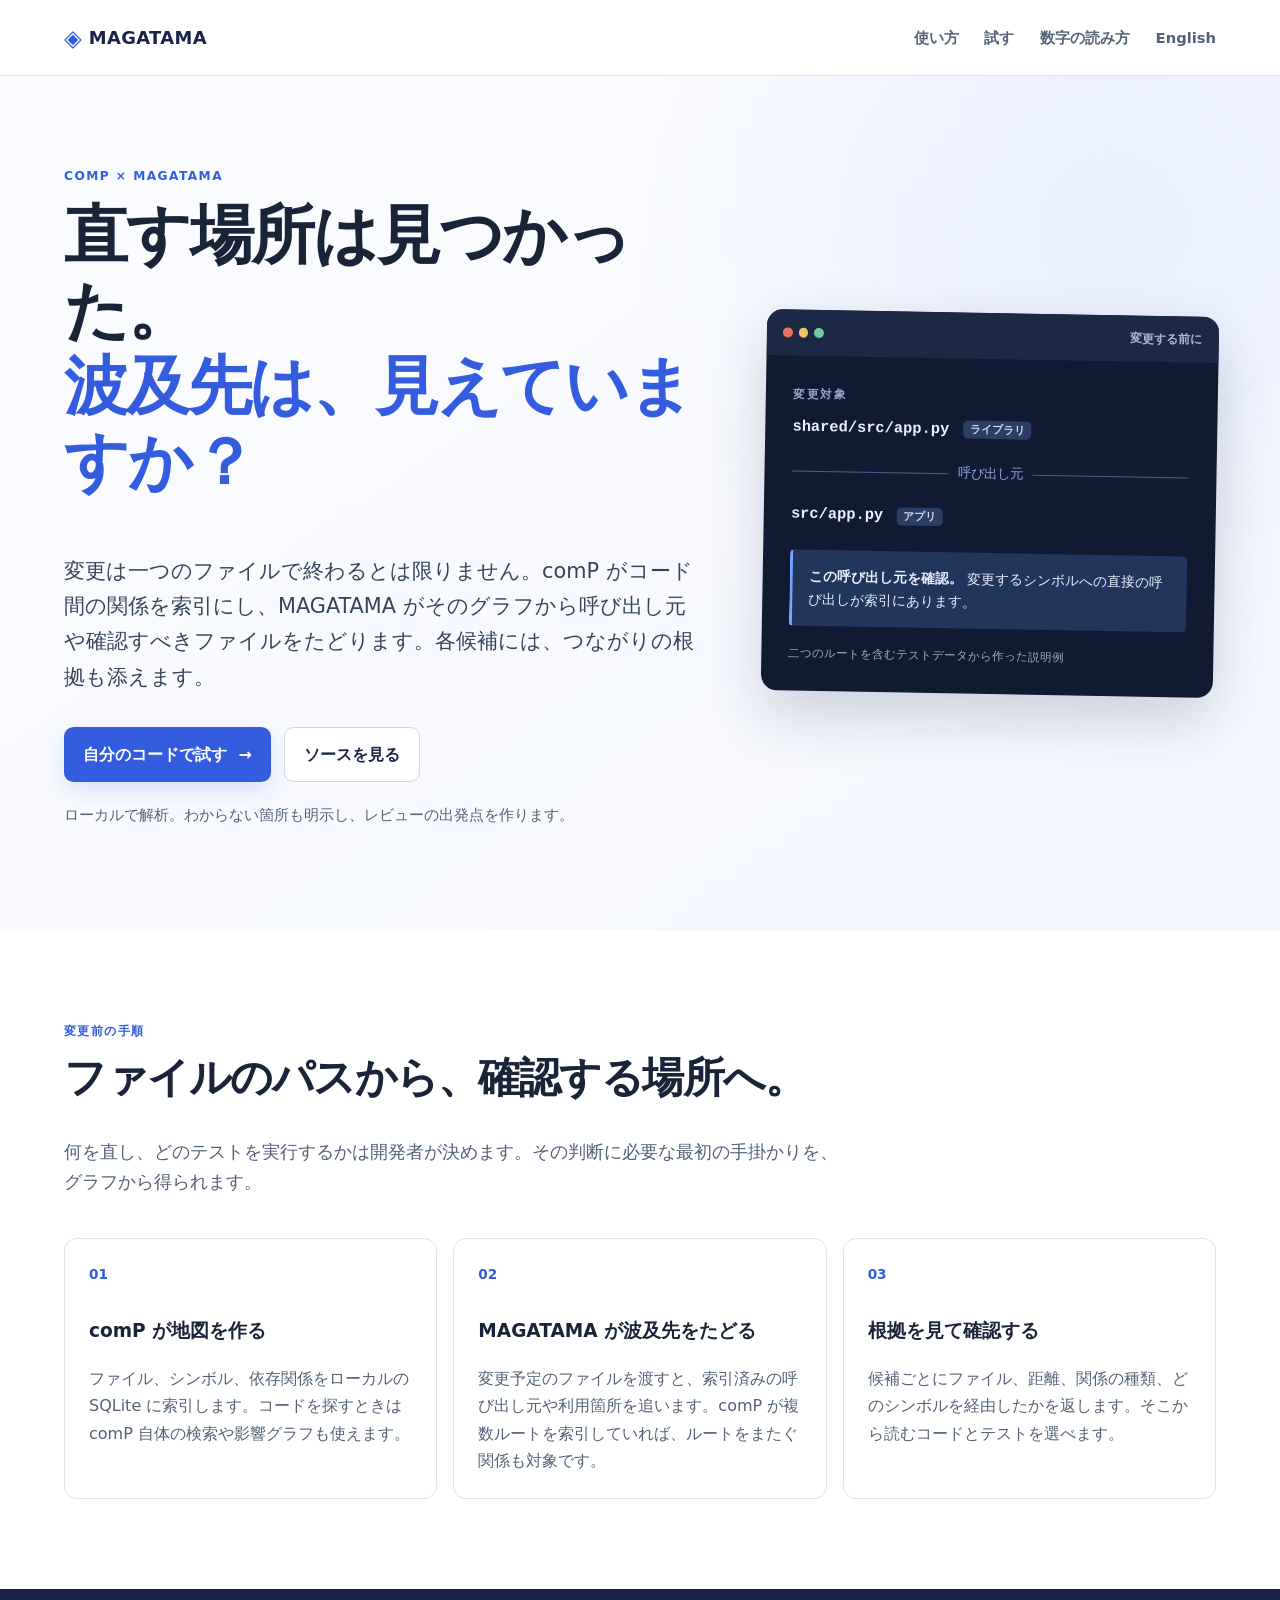
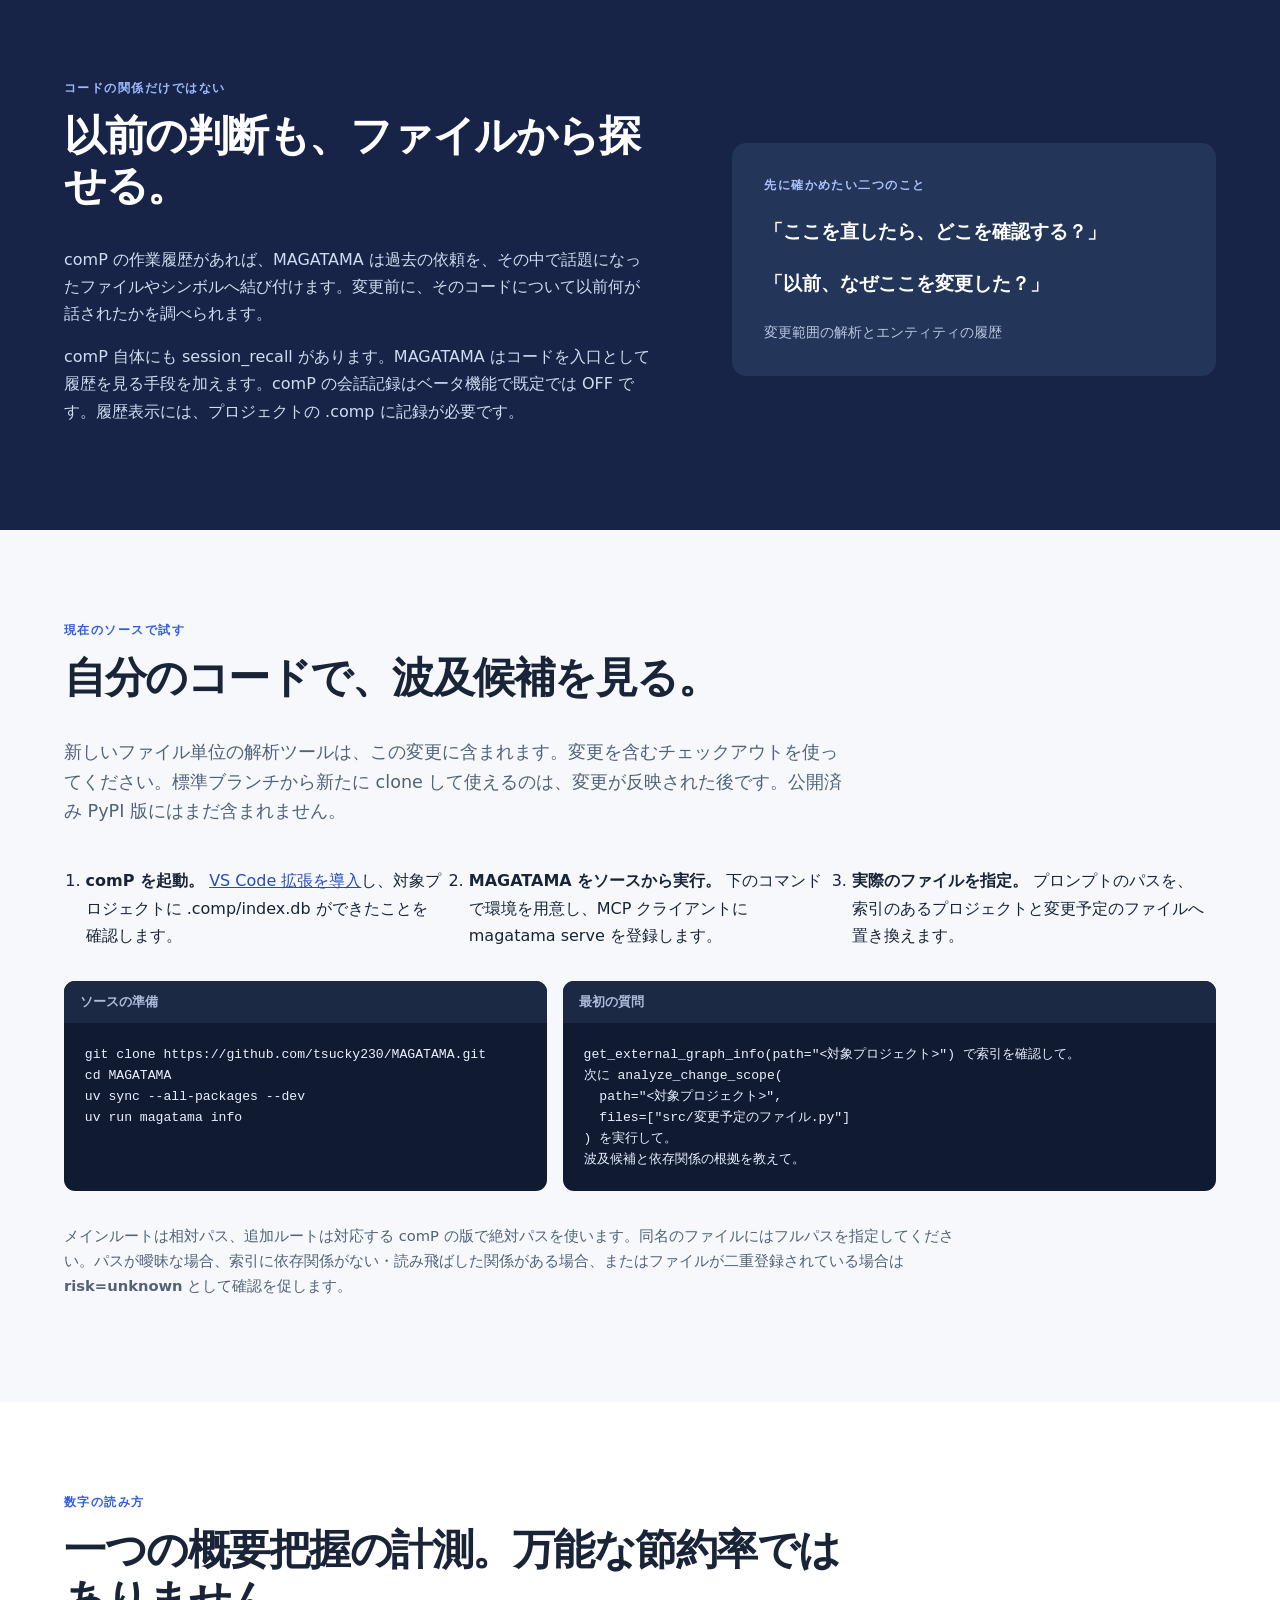
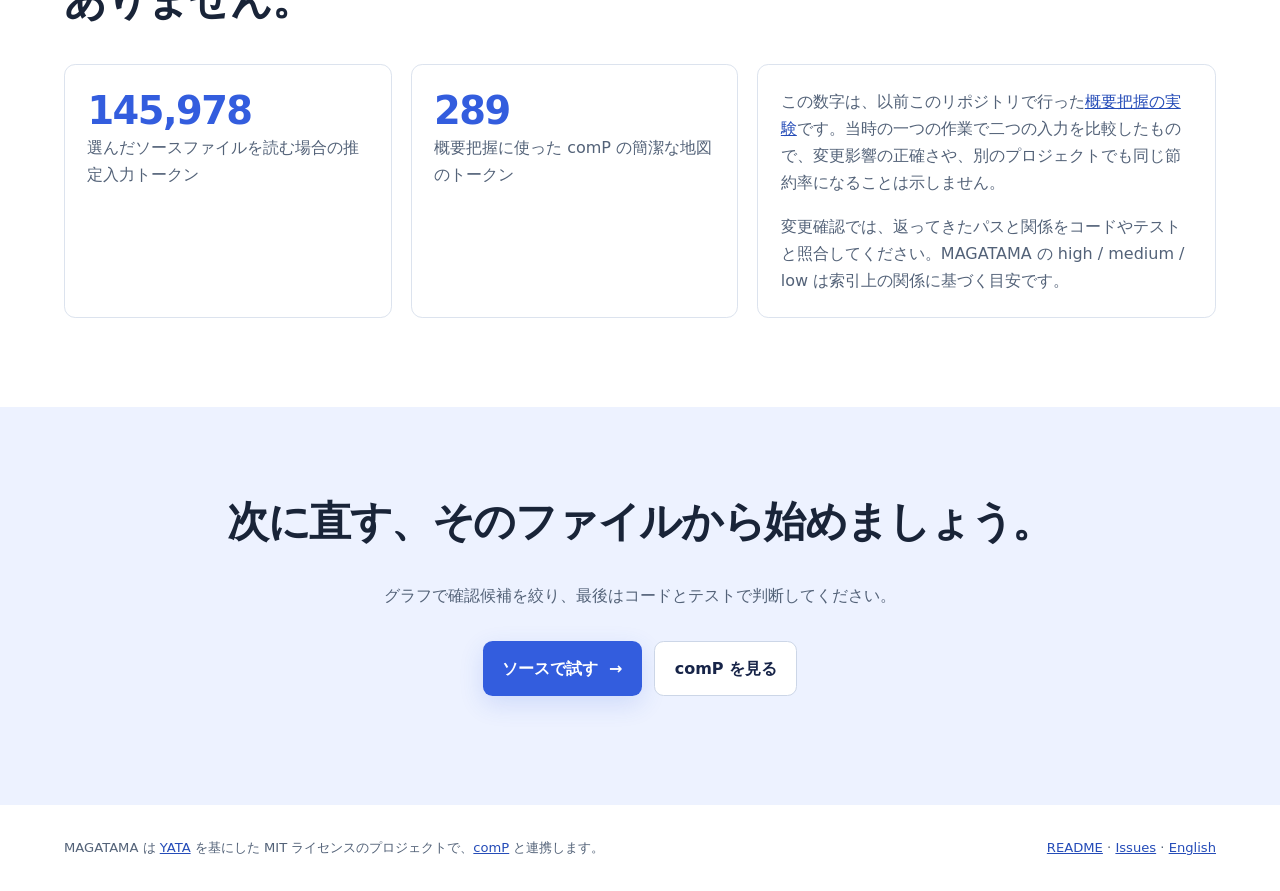
==== docs/index_ja.html @ 5269b9b8 "feat: add comP change scope analysis and value-focused docs" ====
<!doctype html>
<html lang="ja">
<head>
  <meta charset="utf-8">
  <meta name="viewport" content="width=device-width, initial-scale=1">
  <meta name="description" content="comP のコードグラフを MAGATAMA で変更前の確認に使う。波及候補とその根拠を、ファイルからたどれます。">
  <title>MAGATAMA — その変更、どこまで届く？</title>
  <link rel="stylesheet" href="site.css">
</head>
<body>
  <a class="skip" href="#main">本文へ移動</a>
  <header class="site-header">
    <a class="brand" href="index_ja.html" aria-label="MAGATAMA ホーム"><span class="brand-mark">◈</span> MAGATAMA</a>
    <nav aria-label="ページ内ナビゲーション">
      <a href="#how">使い方</a>
      <a href="#try">試す</a>
      <a href="#evidence">数字の読み方</a>
      <a href="index.html" lang="en">English</a>
    </nav>
  </header>

  <main id="main">
    <section class="hero">
      <div class="hero-copy">
        <p class="eyebrow">comP × MAGATAMA</p>
        <h1>直す場所は見つかった。<br><span>波及先は、見えていますか？</span></h1>
        <p class="lead">変更は一つのファイルで終わるとは限りません。comP がコード間の関係を索引にし、MAGATAMA がそのグラフから呼び出し元や確認すべきファイルをたどります。各候補には、つながりの根拠も添えます。</p>
        <div class="actions">
          <a class="button primary" href="#try">自分のコードで試す <span aria-hidden="true">→</span></a>
          <a class="button secondary" href="https://github.com/tsucky230/MAGATAMA">ソースを見る</a>
        </div>
        <p class="quiet">ローカルで解析。わからない箇所も明示し、レビューの出発点を作ります。</p>
      </div>
      <div class="hero-visual" aria-label="変更範囲の結果例">
        <div class="terminal-bar"><span></span><span></span><span></span><strong>変更する前に</strong></div>
        <div class="terminal-content">
          <p class="terminal-label">変更対象</p>
          <p class="path">shared/src/app.py <span class="tag">ライブラリ</span></p>
          <div class="connector"><span></span> 呼び出し元 <span></span></div>
          <p class="path">src/app.py <span class="tag">アプリ</span></p>
          <div class="result-note"><strong>この呼び出し元を確認。</strong> 変更するシンボルへの直接の呼び出しが索引にあります。</div>
        </div>
        <p class="visual-caption">二つのルートを含むテストデータから作った説明例</p>
      </div>
    </section>

    <section class="section" id="how">
      <div class="section-heading">
        <p class="eyebrow">変更前の手順</p>
        <h2>ファイルのパスから、確認する場所へ。</h2>
        <p>何を直し、どのテストを実行するかは開発者が決めます。その判断に必要な最初の手掛かりを、グラフから得られます。</p>
      </div>
      <div class="steps">
        <article class="step"><span class="step-number">01</span><h3>comP が地図を作る</h3><p>ファイル、シンボル、依存関係をローカルの SQLite に索引します。コードを探すときは comP 自体の検索や影響グラフも使えます。</p></article>
        <article class="step"><span class="step-number">02</span><h3>MAGATAMA が波及先をたどる</h3><p>変更予定のファイルを渡すと、索引済みの呼び出し元や利用箇所を追います。comP が複数ルートを索引していれば、ルートをまたぐ関係も対象です。</p></article>
        <article class="step"><span class="step-number">03</span><h3>根拠を見て確認する</h3><p>候補ごとにファイル、距離、関係の種類、どのシンボルを経由したかを返します。そこから読むコードとテストを選べます。</p></article>
      </div>
    </section>

    <section class="section story">
      <div>
        <p class="eyebrow">コードの関係だけではない</p>
        <h2>以前の判断も、ファイルから探せる。</h2>
        <p>comP の作業履歴があれば、MAGATAMA は過去の依頼を、その中で話題になったファイルやシンボルへ結び付けます。変更前に、そのコードについて以前何が話されたかを調べられます。</p>
        <p>comP 自体にも session_recall があります。MAGATAMA はコードを入口として履歴を見る手段を加えます。comP の会話記録はベータ機能で既定では OFF です。履歴表示には、プロジェクトの .comp に記録が必要です。</p>
      </div>
      <div class="story-card">
        <p class="small-label">先に確かめたい二つのこと</p>
        <blockquote>「ここを直したら、どこを確認する？」</blockquote>
        <blockquote>「以前、なぜここを変更した？」</blockquote>
        <p class="story-foot">変更範囲の解析とエンティティの履歴</p>
      </div>
    </section>

    <section class="section try" id="try">
      <div class="section-heading">
        <p class="eyebrow">現在のソースで試す</p>
        <h2>自分のコードで、波及候補を見る。</h2>
        <p>新しいファイル単位の解析ツールは、この変更に含まれます。変更を含むチェックアウトを使ってください。標準ブランチから新たに clone して使えるのは、変更が反映された後です。公開済み PyPI 版にはまだ含まれません。</p>
      </div>
      <ol class="try-list">
        <li><strong>comP を起動。</strong> <a href="https://github.com/tsucky230/comP#installation--setup-3-steps">VS Code 拡張を導入</a>し、対象プロジェクトに .comp/index.db ができたことを確認します。</li>
        <li><strong>MAGATAMA をソースから実行。</strong> 下のコマンドで環境を用意し、MCP クライアントに magatama serve を登録します。</li>
        <li><strong>実際のファイルを指定。</strong> プロンプトのパスを、索引のあるプロジェクトと変更予定のファイルへ置き換えます。</li>
      </ol>
      <div class="code-grid">
        <div class="code-panel"><p>ソースの準備</p><pre><code>git clone https://github.com/tsucky230/MAGATAMA.git
cd MAGATAMA
uv sync --all-packages --dev
uv run magatama info</code></pre></div>
        <div class="code-panel"><p>最初の質問</p><pre><code>get_external_graph_info(path="&lt;対象プロジェクト&gt;") で索引を確認して。
次に analyze_change_scope(
  path="&lt;対象プロジェクト&gt;",
  files=["src/変更予定のファイル.py"]
) を実行して。
波及候補と依存関係の根拠を教えて。</code></pre></div>
      </div>
      <p class="note">メインルートは相対パス、追加ルートは対応する comP の版で絶対パスを使います。同名のファイルにはフルパスを指定してください。パスが曖昧な場合、索引に依存関係がない・読み飛ばした関係がある場合、またはファイルが二重登録されている場合は <strong>risk=unknown</strong> として確認を促します。</p>
    </section>

    <section class="section evidence" id="evidence">
      <div class="section-heading">
        <p class="eyebrow">数字の読み方</p>
        <h2>一つの概要把握の計測。万能な節約率ではありません。</h2>
      </div>
      <div class="evidence-grid">
        <div class="metric"><strong>145,978</strong><span>選んだソースファイルを読む場合の推定入力トークン</span></div>
        <div class="metric"><strong>289</strong><span>概要把握に使った comP の簡潔な地図のトークン</span></div>
        <div class="evidence-copy"><p>この数字は、以前このリポジトリで行った<a href="https://github.com/tsucky230/MAGATAMA/blob/main/OVERVIEW_jp.md">概要把握の実験</a>です。当時の一つの作業で二つの入力を比較したもので、変更影響の正確さや、別のプロジェクトでも同じ節約率になることは示しません。</p><p>変更確認では、返ってきたパスと関係をコードやテストと照合してください。MAGATAMA の high / medium / low は索引上の関係に基づく目安です。</p></div>
      </div>
    </section>

    <section class="section final-cta">
      <h2>次に直す、そのファイルから始めましょう。</h2>
      <p>グラフで確認候補を絞り、最後はコードとテストで判断してください。</p>
      <div class="actions"><a class="button primary" href="#try">ソースで試す <span aria-hidden="true">→</span></a><a class="button secondary" href="https://github.com/tsucky230/comP">comP を見る</a></div>
    </section>
  </main>

  <footer>
    <p>MAGATAMA は <a href="https://github.com/nahisaho/YATA">YATA</a> を基にした MIT ライセンスのプロジェクトで、<a href="https://github.com/tsucky230/comP">comP</a> と連携します。</p>
    <p><a href="https://github.com/tsucky230/MAGATAMA/blob/main/README_jp.md">README</a> · <a href="https://github.com/tsucky230/MAGATAMA/issues">Issues</a> · <a href="index.html" lang="en">English</a></p>
  </footer>
</body>
</html>
---- docs/site.css ----
:root {
  color-scheme: light;
  --ink: #192438;
  --muted: #536278;
  --line: #dce3ee;
  --paper: #f6f8fc;
  --blue: #335dde;
  --navy: #172448;
  --accent: #eb735d;
  font-family: "Inter", "Noto Sans JP", "Yu Gothic", system-ui, sans-serif;
}

* { box-sizing: border-box; }
html { scroll-behavior: smooth; }
body { margin: 0; background: #fff; color: var(--ink); line-height: 1.7; }
a { color: #254cb8; }
a:focus-visible, button:focus-visible { outline: 3px solid var(--accent); outline-offset: 3px; }
.skip { position: absolute; left: -9999px; top: 0; z-index: 10; padding: .7rem 1rem; background: #fff; }
.skip:focus { left: 1rem; }
.site-header, main > section, footer { padding-left: max(5vw, calc((100vw - 1180px) / 2)); padding-right: max(5vw, calc((100vw - 1180px) / 2)); }
.site-header { min-height: 76px; display: flex; justify-content: space-between; align-items: center; gap: 1rem; border-bottom: 1px solid var(--line); }
.brand { color: var(--navy); font-weight: 800; letter-spacing: .02em; text-decoration: none; font-size: 1.12rem; white-space: nowrap; }
.brand-mark { color: var(--blue); font-size: 1.45rem; vertical-align: -.08em; }
nav { display: flex; flex-wrap: wrap; gap: clamp(.8rem, 2vw, 2rem); }
nav a { color: var(--muted); font-size: .92rem; font-weight: 650; text-decoration: none; }
nav a:hover { color: var(--blue); }
h1, h2, h3, p { margin-top: 0; }
h1, h2 { letter-spacing: -.035em; line-height: 1.18; }
h1 { font-size: clamp(2.6rem, 5vw, 4.8rem); max-width: 800px; }
h1 span { color: var(--blue); }
h2 { font-size: clamp(2rem, 3.3vw, 3.3rem); }
h3 { font-size: 1.16rem; }
.eyebrow, .small-label { color: var(--blue); font-weight: 800; text-transform: uppercase; letter-spacing: .12em; font-size: .76rem; }
.hero { display: grid; grid-template-columns: 1.17fr .83fr; gap: clamp(2rem, 5vw, 5rem); align-items: center; padding-top: clamp(4rem, 7vw, 7rem); padding-bottom: clamp(4rem, 7vw, 7rem); background: radial-gradient(circle at 87% 18%, #e8efff, transparent 36%), linear-gradient(145deg, #fbfcff, #f4f7fe); }
.lead { color: #35445b; font-size: clamp(1.08rem, 1.65vw, 1.3rem); max-width: 640px; }
.actions { display: flex; gap: .8rem; flex-wrap: wrap; margin: 2rem 0 1.25rem; }
.button { display: inline-flex; align-items: center; gap: .7rem; padding: .8rem 1.2rem; border-radius: .6rem; font-weight: 750; text-decoration: none; }
.button.primary { background: var(--blue); color: white; box-shadow: 0 8px 24px #335dde29; }
.button.primary:hover { background: #2548b8; }
.button.secondary { background: white; color: var(--navy); border: 1px solid #ccd6e7; }
.quiet, .visual-caption, .note { color: var(--muted); font-size: .92rem; }
.hero-visual { background: #101b32; color: #e9f0ff; border-radius: 1rem; box-shadow: 0 24px 60px #17244830; overflow: hidden; transform: rotate(1deg); }
.terminal-bar { display: flex; align-items: center; gap: .38rem; padding: .8rem 1rem; background: #1c2945; }
.terminal-bar span { width: .6rem; height: .6rem; border-radius: 50%; background: #eb735d; }
.terminal-bar span:nth-child(2) { background: #f3c56a; }
.terminal-bar span:nth-child(3) { background: #70caa2; }
.terminal-bar strong { margin-left: auto; color: #abb9d2; font-size: .75rem; font-weight: 650; }
.terminal-content { padding: 1.8rem 1.7rem 1.1rem; }
.terminal-label { color: #97a8c6; text-transform: uppercase; font-weight: 800; font-size: .72rem; letter-spacing: .14em; }
.path { overflow-wrap: anywhere; font: 650 clamp(.85rem, 1.2vw, 1rem)/1.5 ui-monospace, SFMono-Regular, Consolas, monospace; }
.tag { margin-left: .3rem; padding: .15rem .4rem; border-radius: .3rem; background: #2b3f63; color: #c9d9fa; font: 650 .68rem/1.4 system-ui, sans-serif; white-space: nowrap; }
.connector { display: flex; gap: .6rem; align-items: center; margin: 1.3rem 0; color: #8da6d9; font-size: .84rem; }
.connector span { height: 1px; flex: 1; background: #46618c; }
.result-note { margin-top: 1.5rem; padding: .9rem 1rem; background: #20365a; border-left: 3px solid #77a2ff; border-radius: .25rem; font-size: .86rem; }
.visual-caption { padding: 0 1.7rem 1rem; color: #9eadc8; font-size: .72rem; }
.section { padding-top: clamp(4rem, 7vw, 7rem); padding-bottom: clamp(4rem, 7vw, 7rem); }
.section-heading { max-width: 780px; margin-bottom: 2.5rem; }
.section-heading > p:last-child { color: var(--muted); font-size: 1.1rem; }
.steps { display: grid; grid-template-columns: repeat(3, 1fr); gap: 1rem; }
.step { border: 1px solid var(--line); border-radius: .8rem; padding: 1.5rem; background: white; }
.step p { color: var(--muted); margin-bottom: 0; }
.step-number { display: block; color: var(--blue); font-weight: 850; font-size: .85rem; margin-bottom: 1.8rem; }
.story { display: grid; grid-template-columns: 1.1fr .9fr; gap: clamp(2rem, 6vw, 6rem); align-items: center; background: var(--navy); color: white; }
.story > div:first-child p:not(.eyebrow) { color: #d0dcf1; }
.story .eyebrow { color: #9eb9ff; }
.story-card { background: #24355a; padding: 2rem; border-radius: .9rem; }
.story-card .small-label { color: #abc2ff; }
blockquote { margin: 1.25rem 0; font-size: clamp(1.05rem, 1.5vw, 1.35rem); font-weight: 650; }
.story-foot { color: #b8c7e2; font-size: .85rem; margin-bottom: 0; }
.try { background: var(--paper); }
.try-list { display: grid; grid-template-columns: repeat(3, 1fr); gap: 1.2rem; padding-left: 1.35rem; }
.try-list li { padding-right: .5rem; }
.code-grid { display: grid; grid-template-columns: .85fr 1.15fr; gap: 1rem; margin: 2rem 0; }
.code-panel { min-width: 0; background: #101b32; color: #eaf0ff; border-radius: .7rem; overflow: hidden; }
.code-panel > p { padding: .65rem 1rem; margin: 0; background: #1c2945; font-size: .8rem; color: #aebcda; font-weight: 750; }
pre { overflow-x: auto; margin: 0; padding: 1.3rem; font-size: .82rem; line-height: 1.6; }
.note { max-width: 900px; }
.evidence-grid { display: grid; grid-template-columns: 1fr 1fr 1.4fr; gap: 1.2rem; align-items: stretch; }
.metric, .evidence-copy { border: 1px solid var(--line); border-radius: .7rem; padding: 1.4rem; }
.metric strong { display: block; color: var(--blue); font-size: clamp(2rem, 3vw, 3.2rem); line-height: 1.2; letter-spacing: -.04em; }
.metric span, .evidence-copy { color: var(--muted); }
.evidence-copy p:last-child { margin-bottom: 0; }
.final-cta { text-align: center; background: #edf2ff; }
.final-cta p { color: var(--muted); }
.final-cta .actions { justify-content: center; }
footer { display: flex; justify-content: space-between; gap: 2rem; padding-top: 2rem; padding-bottom: 2rem; color: var(--muted); font-size: .82rem; }
footer p { margin: 0; }

@media (max-width: 800px) {
  .hero, .story { grid-template-columns: 1fr; }
  .steps, .try-list { grid-template-columns: 1fr; }
  .code-grid, .evidence-grid { grid-template-columns: 1fr; }
  .hero-visual { transform: none; }
  footer { flex-direction: column; gap: .6rem; }
}
@media (max-width: 560px) {
  .site-header { align-items: flex-start; flex-direction: column; padding-top: .8rem; padding-bottom: .8rem; }
  nav { gap: .65rem 1.2rem; }
  .terminal-content { padding: 1.2rem; }
}
@media (prefers-reduced-motion: reduce) { html { scroll-behavior: auto; } }
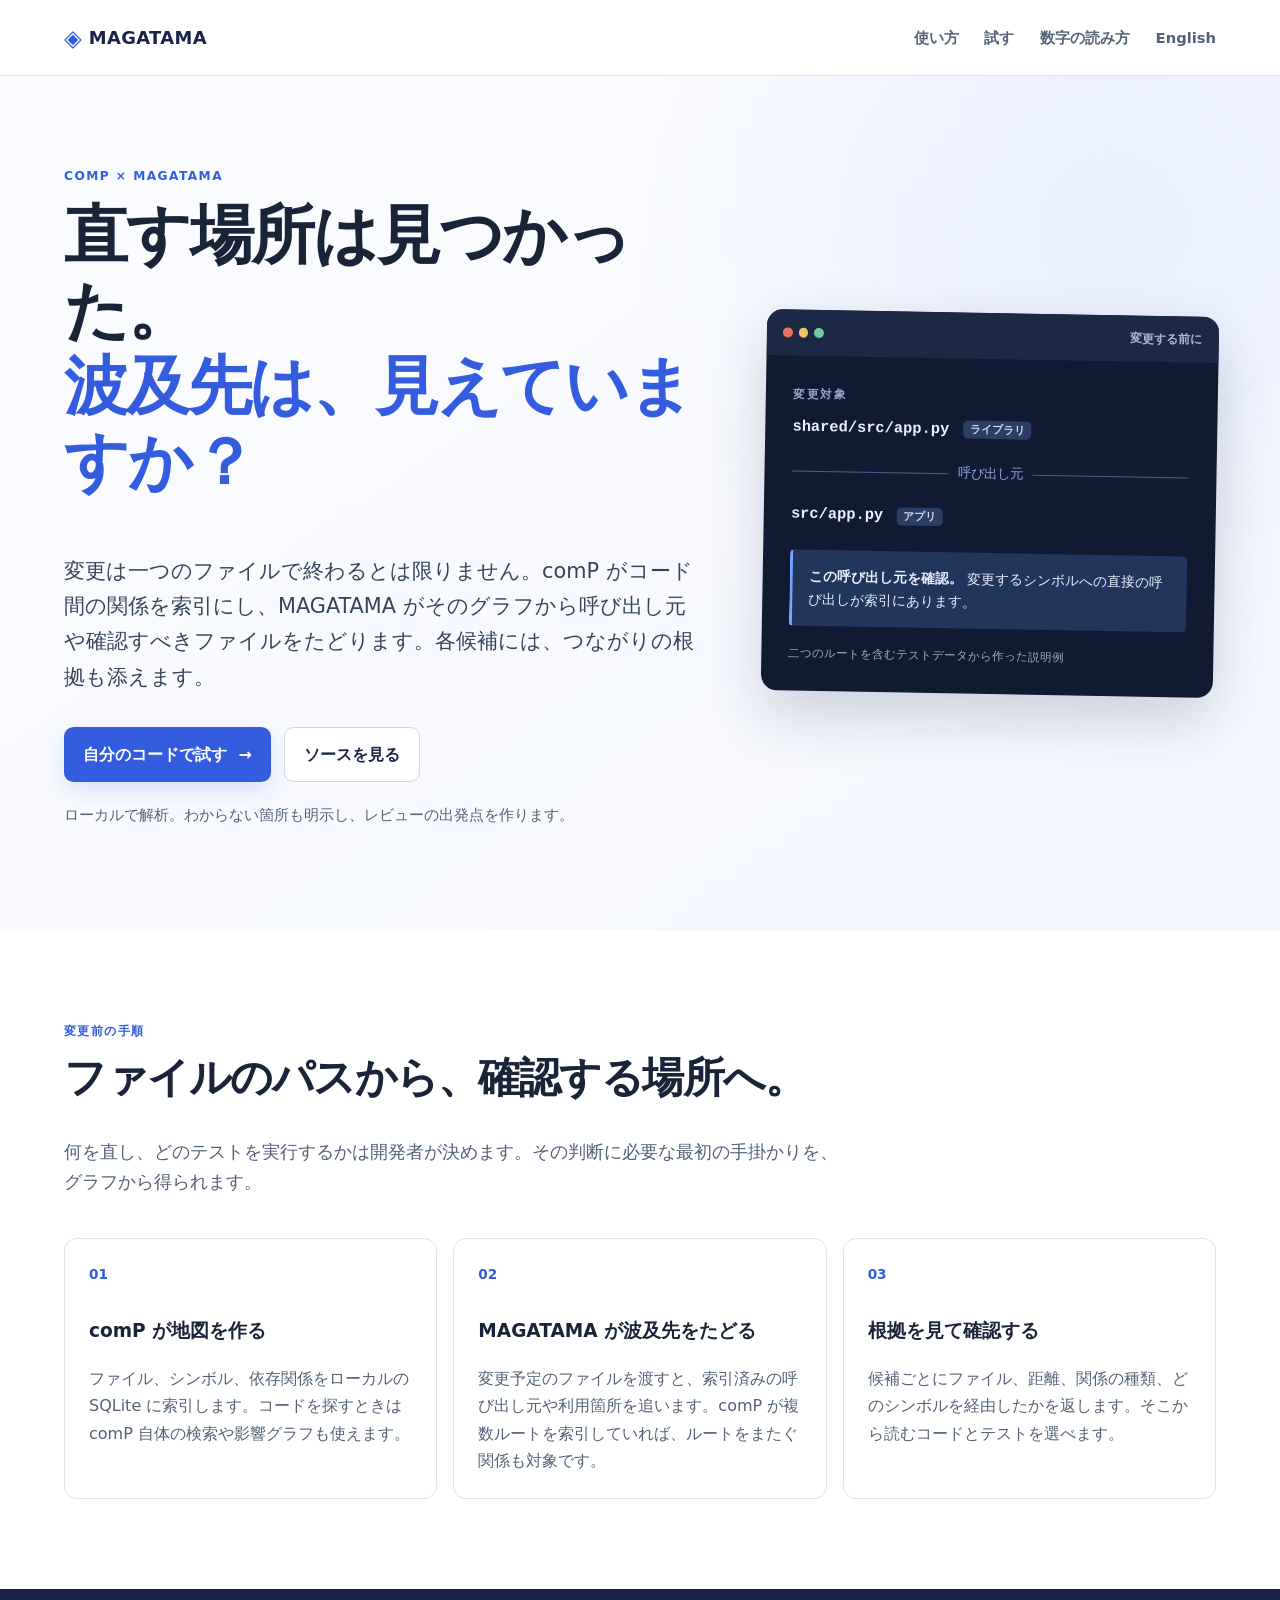
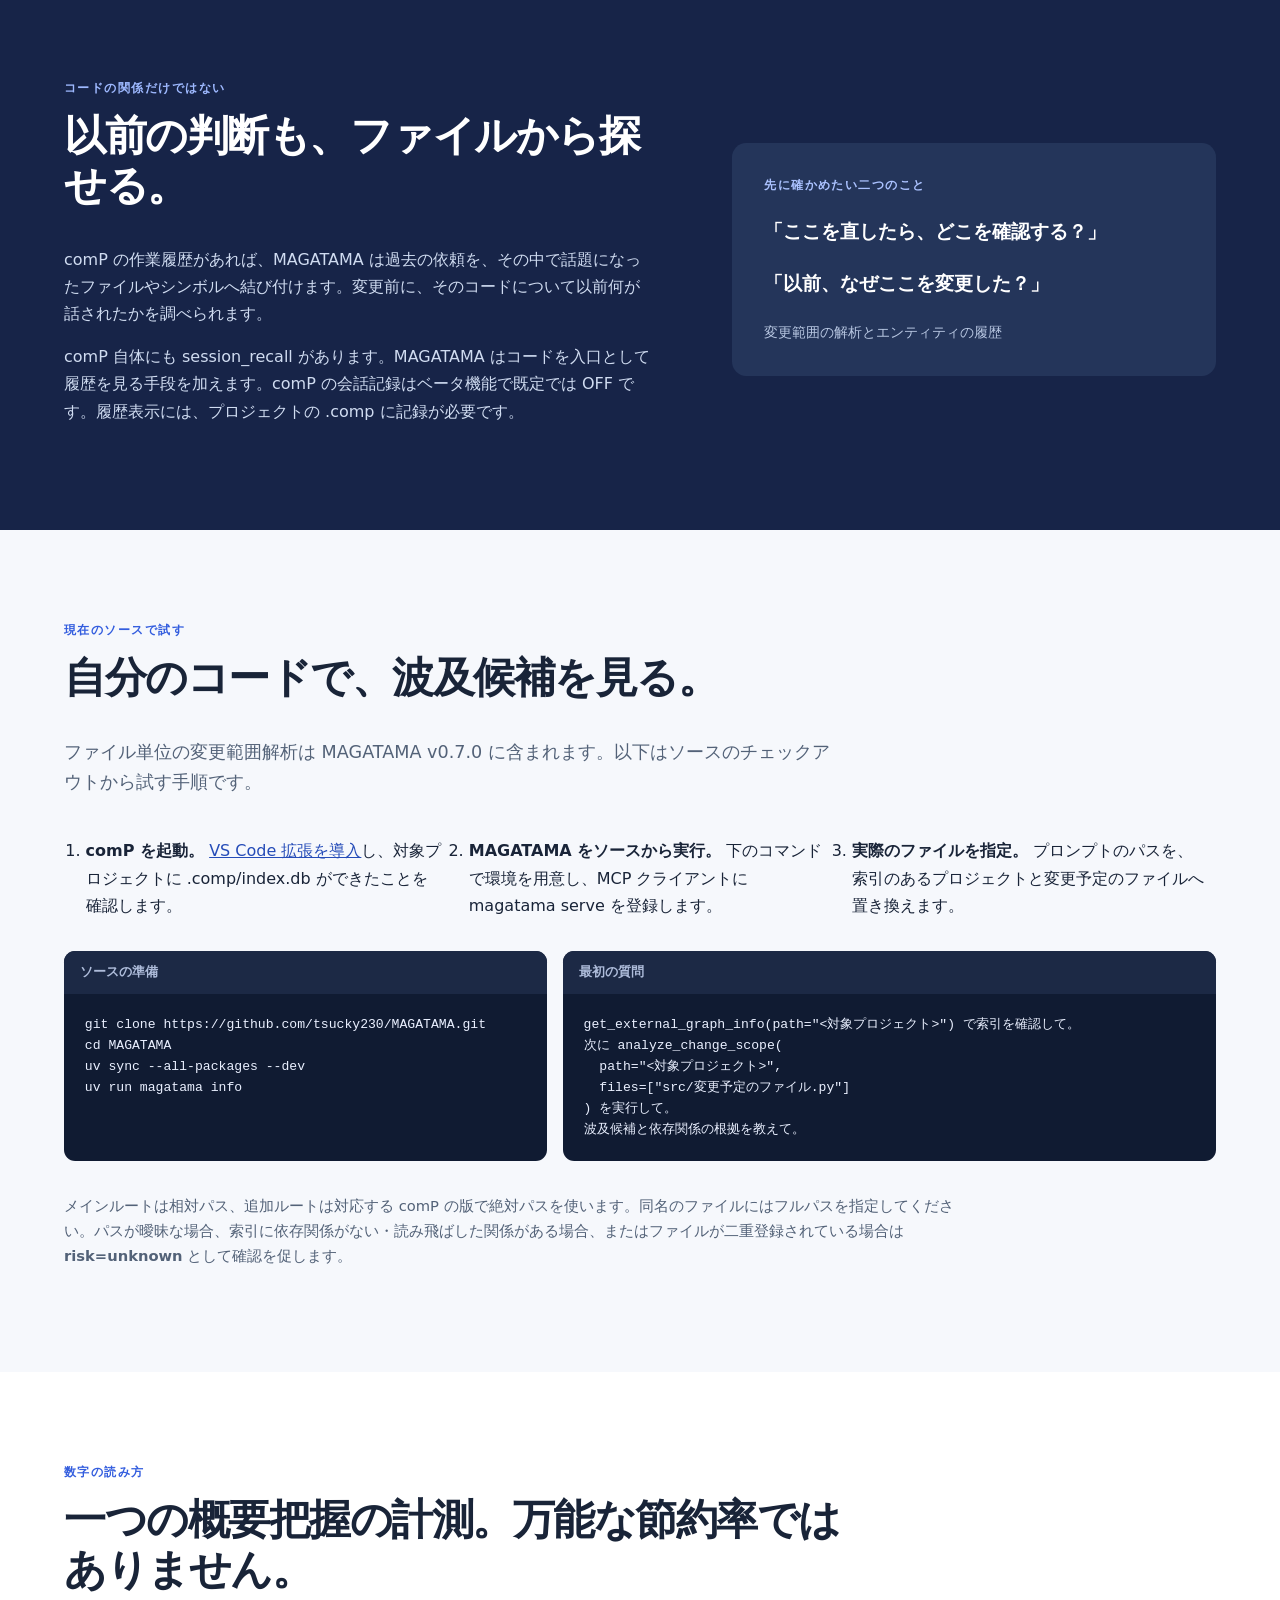
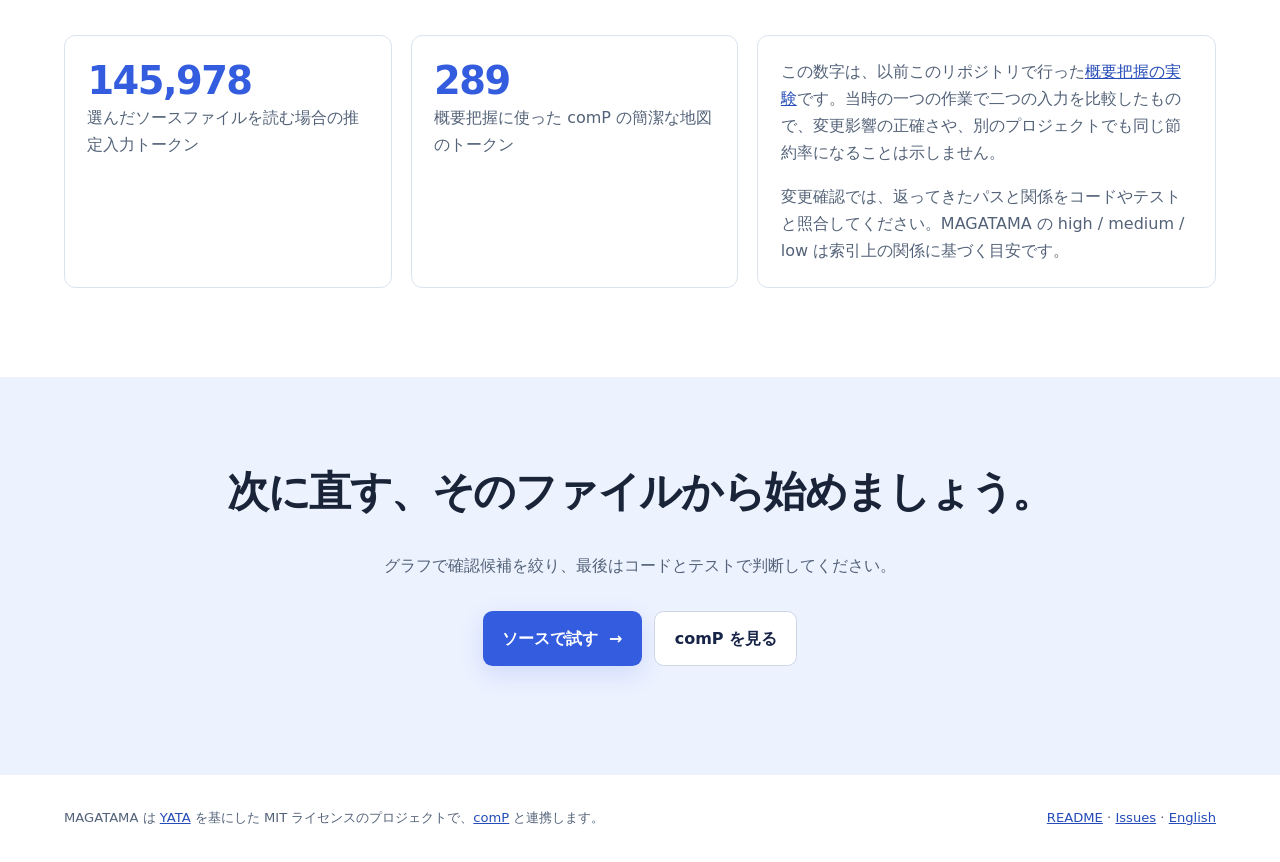
==== commit a88ccdd8: "chore: prepare MAGATAMA v0.7.0 release" ====
--- a/docs/index_ja.html
+++ b/docs/index_ja.html
@@ -76,7 +76,7 @@
       <div class="section-heading">
         <p class="eyebrow">現在のソースで試す</p>
         <h2>自分のコードで、波及候補を見る。</h2>
-        <p>新しいファイル単位の解析ツールは、この変更に含まれます。変更を含むチェックアウトを使ってください。標準ブランチから新たに clone して使えるのは、変更が反映された後です。公開済み PyPI 版にはまだ含まれません。</p>
+        <p>ファイル単位の変更範囲解析は MAGATAMA v0.7.0 に含まれます。以下はソースのチェックアウトから試す手順です。</p>
       </div>
       <ol class="try-list">
         <li><strong>comP を起動。</strong> <a href="https://github.com/tsucky230/comP#installation--setup-3-steps">VS Code 拡張を導入</a>し、対象プロジェクトに .comp/index.db ができたことを確認します。</li>
